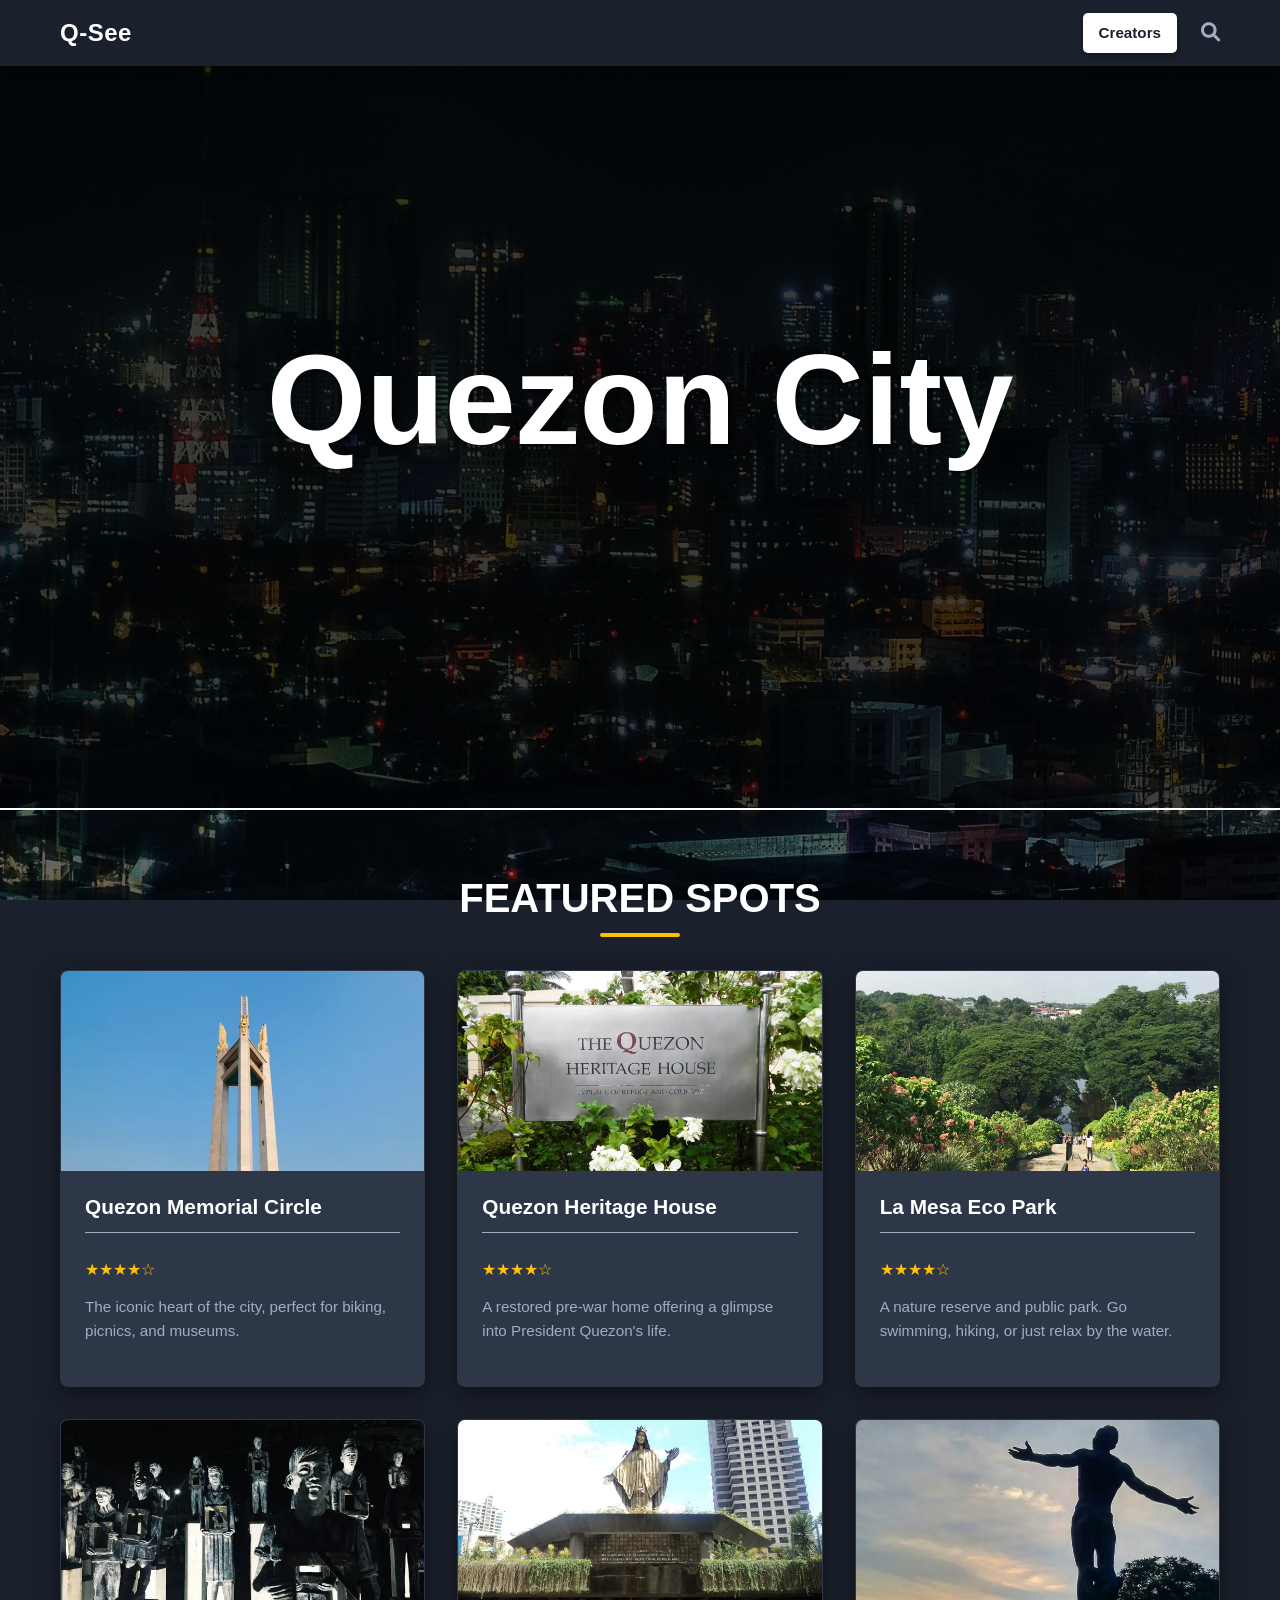
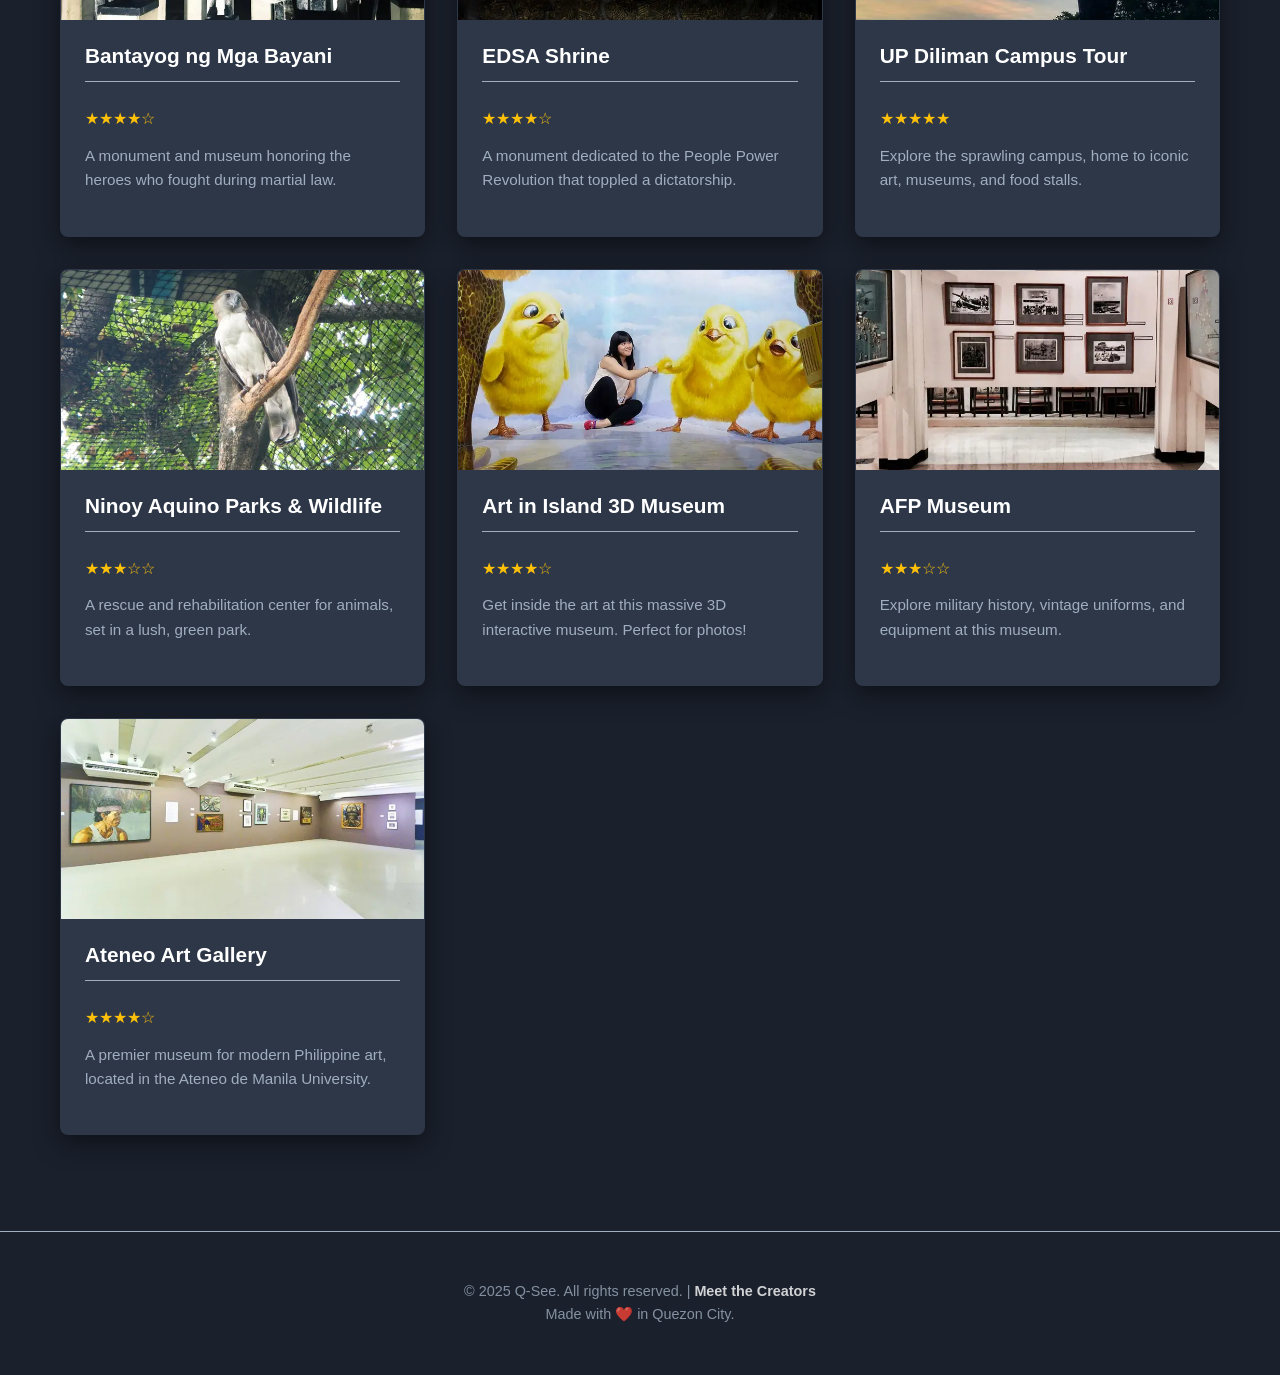
==== index.html @ f06d0e92 "Add files via upload" ====
<!DOCTYPE html>
<html lang="en">
<head>
    <meta charset="UTF-8">
    <meta name="viewport" content="width=device-width, initial-scale=1.0">
    <title>Q-See - Discover Quezon City</title>
    
    <!-- This links your CSS file -->
    <link rel="stylesheet" href="styles/style.css">
    
    <!-- This adds the search icon (requires internet) -->
    <link rel="stylesheet" href="https://cdnjs.cloudflare.com/ajax/libs/font-awesome/6.0.0-beta3/css/all.min.css">
</head>
<body>

    
    <!-- Navigation Bar -->
    <nav class="main-nav">
        <div class="container">
            <div class="nav-left">
                <a href="index.html" class="site-logo">Q-See</a>
            </div>
            <div class="nav-right">
                <a href="creators.html" class="nav-link">Creators</a>
                <a href="#" class="nav-icon"><i class="fas fa-search"></i></a>
            </div>
        </div>
    </nav>

    
    <!-- Hero Section with Background Video -->
    <section class="hero-section">
        <video autoplay muted loop id="hero-video">
            <!-- This points to your uploaded video -->
            <source src="Quezon_City_Hero_Background_Video.mp4" type="video/mp4">
            Your browser does not support the video tag.
        </video>
        <div class="hero-content">
            <h1>Quezon City</h1>
        </div>
    </section>

    
    <!-- Featured Spots Section -->
    <section id="featured" class="featured-spots">
        <div class="container">
            <h2 class="section-title">FEATURED SPOTS</h2>
            
            <div class="spots-gallery">
                
                <!-- Card 1: Quezon Memorial Circle -->
                <article class="spot-card">
                    <div class="card-image">
                        <img src="images/pic1.png" alt="Quezon Memorial Circle">
                    </div>
                    <div class="spot-info">
                        <h3 class="card-title">Quezon Memorial Circle</h3>
                        <div class="card-rating">
                            <span>★★★★</span>☆
                        </div>
                        <p class="card-description">The iconic heart of the city, perfect for biking, picnics, and museums.</p>
                    </div>
                </article>

                
                <!-- Card 2: Quezon Heritage House -->
                <article class="spot-card">
                    <div class="card-image">
                        <img src="images/pic2.png" alt="Quezon Heritage House">
                    </div>
                    <div class="spot-info">
                        <h3 class="card-title">Quezon Heritage House</h3>
                        <div class="card-rating">
                            <span>★★★★</span>☆
                        </div>
                        <p class="card-description">A restored pre-war home offering a glimpse into President Quezon's life.</p>
                    </div>
                </article>

                
                <!-- Card 3: La Mesa Eco Park -->
                <article class="spot-card">
                    <div class="card-image">
                        <img src="images/pic3.png" alt="La Mesa Eco Park">
                    </div>
                    <div class="spot-info">
                        <h3 class="card-title">La Mesa Eco Park</h3>
                        <div class="card-rating">
                            <span>★★★★</span>☆
                        </div>
                        <p class="card-description">A nature reserve and public park. Go swimming, hiking, or just relax by the water.</p>
                    </div>
                </article>

                
                <!-- Card 4: Bantayog ng Mga Bayani -->
                <article class="spot-card">
                    <div class="card-image">
                        <img src="images/pic4.png" alt="Bantayog ng Mga Bayani">
                    </div>
                    <div class="spot-info">
                        <h3 class="card-title">Bantayog ng Mga Bayani</h3>
                        <div class="card-rating">
                            <span>★★★★</span>☆
                        </div>
                        <p class="card-description">A monument and museum honoring the heroes who fought during martial law.</p>
                    </div>
                </article>

                
                <!-- Card 5: EDSA Shrine -->
                <article class="spot-card">
                    <div class="card-image">
                        <img src="images/pic5.png" alt="EDSA Shrine">
                    </div>
                    <div class="spot-info">
                        <h3 class="card-title">EDSA Shrine</h3>
                        <div class="card-rating">
                            <span>★★★★</span>☆
                        </div>
                        <p class="card-description">A monument dedicated to the People Power Revolution that toppled a dictatorship.</p>
                    </div>
                </article>

                
                <!-- Card 6: UP Diliman -->
                <article class="spot-card">
                    <div class="card-image">
                        <img src="images/pic6.png" alt="University of the Philippines Diliman">
                    </div>
                    <div class="spot-info">
                        <h3 class="card-title">UP Diliman Campus Tour</h3>
                        <div class="card-rating">
                            <span>★★★★★</span>
                        </div>
                        <p class="card-description">Explore the sprawling campus, home to iconic art, museums, and food stalls.</p>
                    </div>
                </article>
                
                
                <!-- Card 7: Ninoy Aquino Parks and Wildlife Center -->
                <article class="spot-card">
                    <div class="card-image">
                        <img src="images/pic7.png" alt="Ninoy Aquino Parks and Wildlife Center">
                    </div>
                    <div class="spot-info">
                        <h3 class="card-title">Ninoy Aquino Parks & Wildlife</h3>
                        <div class="card-rating">
                            <span>★★★</span>☆☆
                        </div>
                        <p class="card-description">A rescue and rehabilitation center for animals, set in a lush, green park.</p>
                    </div>
                </article>

                
                <!-- Card 8: Art in Island -->
                <article class="spot-card">
                    <div class="card-image">
                        <img src="images/pic8.png" alt="Art in Island">
                    </div>
                    <div class="spot-info">
                        <h3 class="card-title">Art in Island 3D Museum</h3>
                        <div class="card-rating">
                            <span>★★★★</span>☆
                        </div>
                        <p class="card-description">Get inside the art at this massive 3D interactive museum. Perfect for photos!</p>
                    </div>
                </article>

                
                <!-- Card 9: AFP Museum -->
                <article class="spot-card">
                    <div class="card-image">
                        <img src="images/pic9.png" alt="Armed Forces of the Philippines Museum">
                    </div>
                    <div class="spot-info">
                        <h3 class="card-title">AFP Museum</h3>
                        <div class="card-rating">
                            <span>★★★</span>☆☆
                        </div>
                        <p class="card-description">Explore military history, vintage uniforms, and equipment at this museum.</p>
                    </div>
                </article>

                
                <!-- Card 10: Ateneo Art Gallery -->
                <article class="spot-card">
                    <div class="card-image">
                        <img src="images/pic10.png" alt="Ateneo Art Gallery">
                    </div>
                    <div class="spot-info"> <!-- TYPO FIX WAS HERE -->
                        <h3 class="card-title">Ateneo Art Gallery</h3>
                        <div class="card-rating">
                            <span>★★★★</span>☆
                        </div>
                        <p class="card-description">A premier museum for modern Philippine art, located in the Ateneo de Manila University.</p>
                    </div>
                </article>
            </div>
        </div>
    </section>
    
    <!-- Footer -->
    <footer class="site-footer">
        <div class="container">
            <p>&copy; 2025 Q-See. All rights reserved. | <a href="creators.html" class="footer-link">Meet the Creators</a></p>
            <p>Made with ❤️ in Quezon City.</p>
        </div>
    </footer>

    
    <!-- Your JavaScript file (if you add any interactivity) -->
    <script src="scripts/script.js"></script>
</body>
</html>
---- styles/style.css ----
/* --- Global Styles & Variables --- */
:root {
    --primary-color: #38a169; /* Green from "PLAN YOUR TRIP" button */
    --secondary-color: #a0aec0; /* Lighter gray for nav links */
    --star-color: #ffc107; /* Yellow-gold from reference */
    
    /* Dark Mode Palette */
    --dark-bg-color: #1a202c; /* Main background */
    --card-bg-color: #2d3748; /* Slightly lighter card background */
    --light-text-color: #ffffff;
    --dark-text-color: #1a202c; /* Darker text for body */
    --gray-bg-color: #f7fafc; /* Light gray for sections */
    
    --border-radius-sm: 5px;
    --border-radius-md: 8px;
    --box-shadow: 0 8px 25px rgba(0, 0, 0, 0.5); /* Darker shadow */
}

/* Import a modern font (e.g., Lato or Montserrat) */
@import url('https://fonts.googleapis.com/css2?family=Lato:wght@300;400;700;900&display=swap');

* {
    box-sizing: border-box;
    margin: 0;
    padding: 0;
}

body {
    font-family: 'Lato', Arial, sans-serif;
    line-height: 1.6;
    color: var(--light-text-color); /* Light text for dark mode */
    overflow-x: hidden; /* Prevent horizontal scroll */

    /* Parallax Background */
    background-image: url('../images/bodyparallax.png');
    background-attachment: fixed; /* This makes it stationary */
    background-position: center;
    background-repeat: no-repeat;
    background-size: cover;
    background-color: var(--dark-bg-color); /* Fallback color */
}

/* This darkens the parallax, makes text more readable */
body::before {
    content: '';
    position: fixed;
    top: 0;
    left: 0;
    width: 100%;
    height: 100%;
    background-color: rgba(0, 0, 0, 0.6);
    z-index: -1;
}

.container {
    max-width: 1200px;
    margin: 0 auto;
    padding: 0 20px;
}

h1, h2, h3 {
    line-height: 1.2;
    font-weight: 700;
}

img {
    max-width: 100%;
    display: block;
}

/* --- Navigation --- */
.main-nav {
    background: var(--dark-bg-color); /* Solid dark background */
    padding: 0.8rem 0;
    position: absolute; /* Position over the hero video */
    width: 100%;
    top: 0;
    left: 0;
    z-index: 100;
    box-shadow: var(--box-shadow); /* Subtle shadow */
}

.main-nav .container {
    display: flex;
    justify-content: space-between;
    align-items: center;
}

.nav-left, .nav-right {
    display: flex;
    align-items: center;
}

.site-logo {
    font-size: 1.5rem; /* Smaller logo */
    font-weight: 900; /* Bolder */
    color: var(--light-text-color); /* Corrected to white */
    text-decoration: none;
    letter-spacing: 0.5px;
    margin-right: 2rem;
}

.nav-links {
    list-style: none;
    display: flex;
    margin: 0; /* Override default margin */
}

.nav-links li {
    margin-right: 1.5rem;
}

.nav-links a {
    text-decoration: none;
    color: var(--secondary-color); /* Lighter gray for links */
    font-weight: 400; /* Less bold */
    font-size: 0.95rem;
    transition: color 0.3s ease;
}

.nav-links a:hover {
    color: var(--light-text-color);
}

/* Style for the "Creators" and "Back to Home" links (Button Style) */
.nav-right .nav-link {
    background: var(--light-text-color);
    color: var(--dark-text-color);
    text-decoration: none;
    font-size: 0.95rem;
    font-weight: 600;
    padding: 0.5rem 1rem;
    border-radius: var(--border-radius-sm);
    margin-right: 1.5rem;
    box-shadow: 0 2px 4px rgba(0,0,0,0.3); /* 3D effect */
    transition: all 0.2s ease;
}
.nav-right .nav-link:hover {
    color: var(--dark-text-color); /* Ensure text color stays dark */
    transform: translateY(-2px);
    box-shadow: 0 4px 8px rgba(0,0,0,0.3);
}
.nav-right .nav-link:active {
    transform: translateY(0);
    box-shadow: 0 1px 2px rgba(0,0,0,0.3);
}

.nav-icon {
    color: var(--secondary-color);
    font-size: 1.2rem;
    transition: color 0.3s ease;
}

.nav-icon:hover {
    color: var(--light-text-color);
}

/* Simple nav for creators.html */
.page-nav {
    background: var(--dark-bg-color);
    padding: 1rem 0;
    z-index: 100;
}
.page-nav .container {
    display: flex;
    justify-content: space-between;
    align-items: center;
}
/* Removed conflicting .page-nav .nav-link styles */


/* --- Hero Section with Video Background --- */
.hero-section {
    position: relative;
    width: 100%;
    height: 90vh; /* Takes up most of the viewport height */
    overflow: hidden;
    display: flex;
    justify-content: center;
    align-items: center;
    text-align: center;
    color: var(--light-text-color);
    /* White line divider */
    border-bottom: 2px solid var(--light-text-color);
}

#hero-video {
    position: absolute;
    top: 50%;
    left: 50%;
    width: 100%;
    height: 100%;
    object-fit: cover;
    transform: translate(-50%, -50%);
    z-index: -1; /* Puts video behind content */
}

.hero-section::before { /* Dark overlay for better text readability */
    content: '';
    position: absolute;
    top: 0;
    left: 0;
    width: 100%;
    height: 100%;
    background: rgba(0, 0, 0, 0.4); /* Darker overlay */
    z-index: 0;
}

.hero-content {
    position: relative;
    z-index: 1; /* Ensures content is above overlay */
}

.hero-content h1 {
    font-size: 8rem; /* Larger, more impactful text */
    font-weight: 900; /* Ultra bold */
    margin-bottom: 0.5rem;
    text-shadow: 2px 2px 8px rgba(0, 0, 0, 0.6); /* Text shadow for readability */
    color: var(--light-text-color); /* Corrected to white */
}

/* --- Featured Spots Section --- */
.featured-spots {
    padding: 4rem 0;
    background: transparent; /* Make section transparent to see parallax */
}

.section-title {
    font-size: 2.5rem;
    text-align: center;
    margin-bottom: 3rem; /* More space below title */
    color: var(--light-text-color);
    position: relative;
    font-weight: 900; /* Bolder title */
    text-transform: uppercase; /* ALL CAPS */
}

/* Yellow line under title */
.section-title::after {
    content: '';
    position: absolute;
    bottom: -15px; /* Position line below text */
    left: 50%; /* Center the line */
    transform: translateX(-50%);
    width: 80px; /* Width of the line */
    height: 4px;
    background-color: var(--star-color); /* Yellow line */
    border-radius: 2px;
}

/* Style for the subtitle on the creators page */
.section-subtitle {
    font-size: 1.1rem;
    color: var(--secondary-color);
    max-width: 600px; /* Constrains the width */
    
    /* These three lines will force it to center */
    text-align: center; /* Centers the text inside the block */
    margin-left: auto;   /* Centers the block itself */
    margin-right: auto;  /* Centers the block itself */

    margin-top: -1.5rem; /* Pulls it up a bit */
    margin-bottom: 3rem; /* Pushes gallery down */
}

.spots-gallery {
    display: grid;
    grid-template-columns: repeat(auto-fit, minmax(280px, 1fr));
    gap: 2rem;
}

/* --- Spot Card --- */
.spot-card {
    background: var(--card-bg-color); /* Dark card background */
    border-radius: var(--border-radius-md); /* Slightly larger radius */
    box-shadow: var(--box-shadow); /* Darker shadow */
    overflow: hidden;
    display: flex;
    flex-direction: column;
    transition: transform 0.3s ease, box-shadow 0.3s ease, border-color 0.3s ease;
    border: 1px solid transparent; /* For hover effect */
}

.spot-card:hover {
    transform: translateY(-5px);
    box-shadow: 0 8px 30px rgba(0, 0, 0, 0.6);
    border-color: var(--star-color); /* Yellow border "glow" on hover */
}

/* Card Image */
.card-image {
    position: relative;
    width: 100%;
    height: 200px; /* Slightly shorter image height */
}

.card-image img {
    width: 100%;
    height: 100%;
    object-fit: cover;
}

/* Card Info */
.spot-info {
    padding: 1.5rem;
    display: flex;
    flex-direction: column;
    flex-grow: 1;
}

.card-title {
    font-size: 1.3rem; /* Slightly larger title */
    color: var(--light-text-color);
    margin-bottom: 0.75rem;
    font-weight: 700;
    /* Divider line under title */
    padding-bottom: 0.75rem;
    border-bottom: 1px solid var(--secondary-color);
}

.card-rating {
    font-size: 1rem;
    color: var(--star-color); /* Use star color for stars */
    margin-bottom: 0.75rem;
    margin-top: 0.75rem; /* Add space above stars */
}

.card-rating span {
    color: var(--star-color); /* Filled stars */
}

.card-description {
    font-size: 0.95rem;
    color: var(--secondary-color); /* Softer gray for description */
    margin-bottom: 1.2rem;
    flex-grow: 1;
}

/* --- Footer --- */
.site-footer {
    background: transparent; /* Make footer transparent */
    color: var(--secondary-color);
    text-align: center;
    padding: 3rem 0;
    margin-top: 2rem;
    /* Line above footer */
    border-top: 1px solid var(--secondary-color);
}

.site-footer p {
    font-weight: 300;
    font-size: 0.9rem;
    opacity: 0.8;
}

/* Link in footer */
.footer-link {
    color: var(--light-text-color);
    text-decoration: none;
    font-weight: 600;
}
.footer-link:hover {
    color: var(--star-color);
    text-decoration: underline;
}


/* --- Creators Page --- */
.creators-section {
    padding: 4rem 0;
    background: transparent;
}

.creators-gallery {
    display: grid;
    grid-template-columns: repeat(auto-fit, minmax(250px, 1fr));
    gap: 2rem;
    margin-top: 3rem;
    justify-content: center;
}

.creator-card {
    background: var(--card-bg-color);
    border-radius: var(--border-radius-md);
    box-shadow: var(--box-shadow);
    padding: 2rem;
    text-align: center;
    transition: transform 0.3s ease, box-shadow 0.3s ease;
}

.creator-card:hover {
    transform: translateY(-5px);
    box-shadow: 0 8px 30px rgba(0, 0, 0, 0.6);
}

.creator-image {
    width: 120px;
    height: 120px;
    border-radius: 50%; /* Makes image circular */
    overflow: hidden;
    margin: 0 auto 1.5rem auto;
    border: 3px solid var(--star-color); /* Yellow border */
}

.creator-image img {
    width: 100%;
    height: 100%;
    object-fit: cover;
}

.creator-info h3 {
    font-size: 1.4rem;
    color: var(--light-text-color);
    margin-bottom: 0.5rem;
}

.creator-info p {
    font-size: 1rem;
    color: var(--secondary-color);
}


/* --- Responsive (Mobile) --- */
@media (max-width: 768px) {
    .main-nav .container {
        flex-direction: column;
        gap: 1rem;
    }

    .nav-left {
        flex-direction: column;
        gap: 1rem;
    }

    .nav-links {
        flex-wrap: wrap;
        justify-content: center;
    }

    .nav-links li {
        margin: 0 0.8rem 0.5rem;
    }

    .nav-right {
        margin-top: 1rem;
        /* Center the button and icon on mobile */
        justify-content: center;
        width: 100%;
    }

    .hero-content h1 {
        font-size: 3.5rem; /* Smaller text on mobile */
    }

    .section-title {
        font-size: 2rem;
    }
}
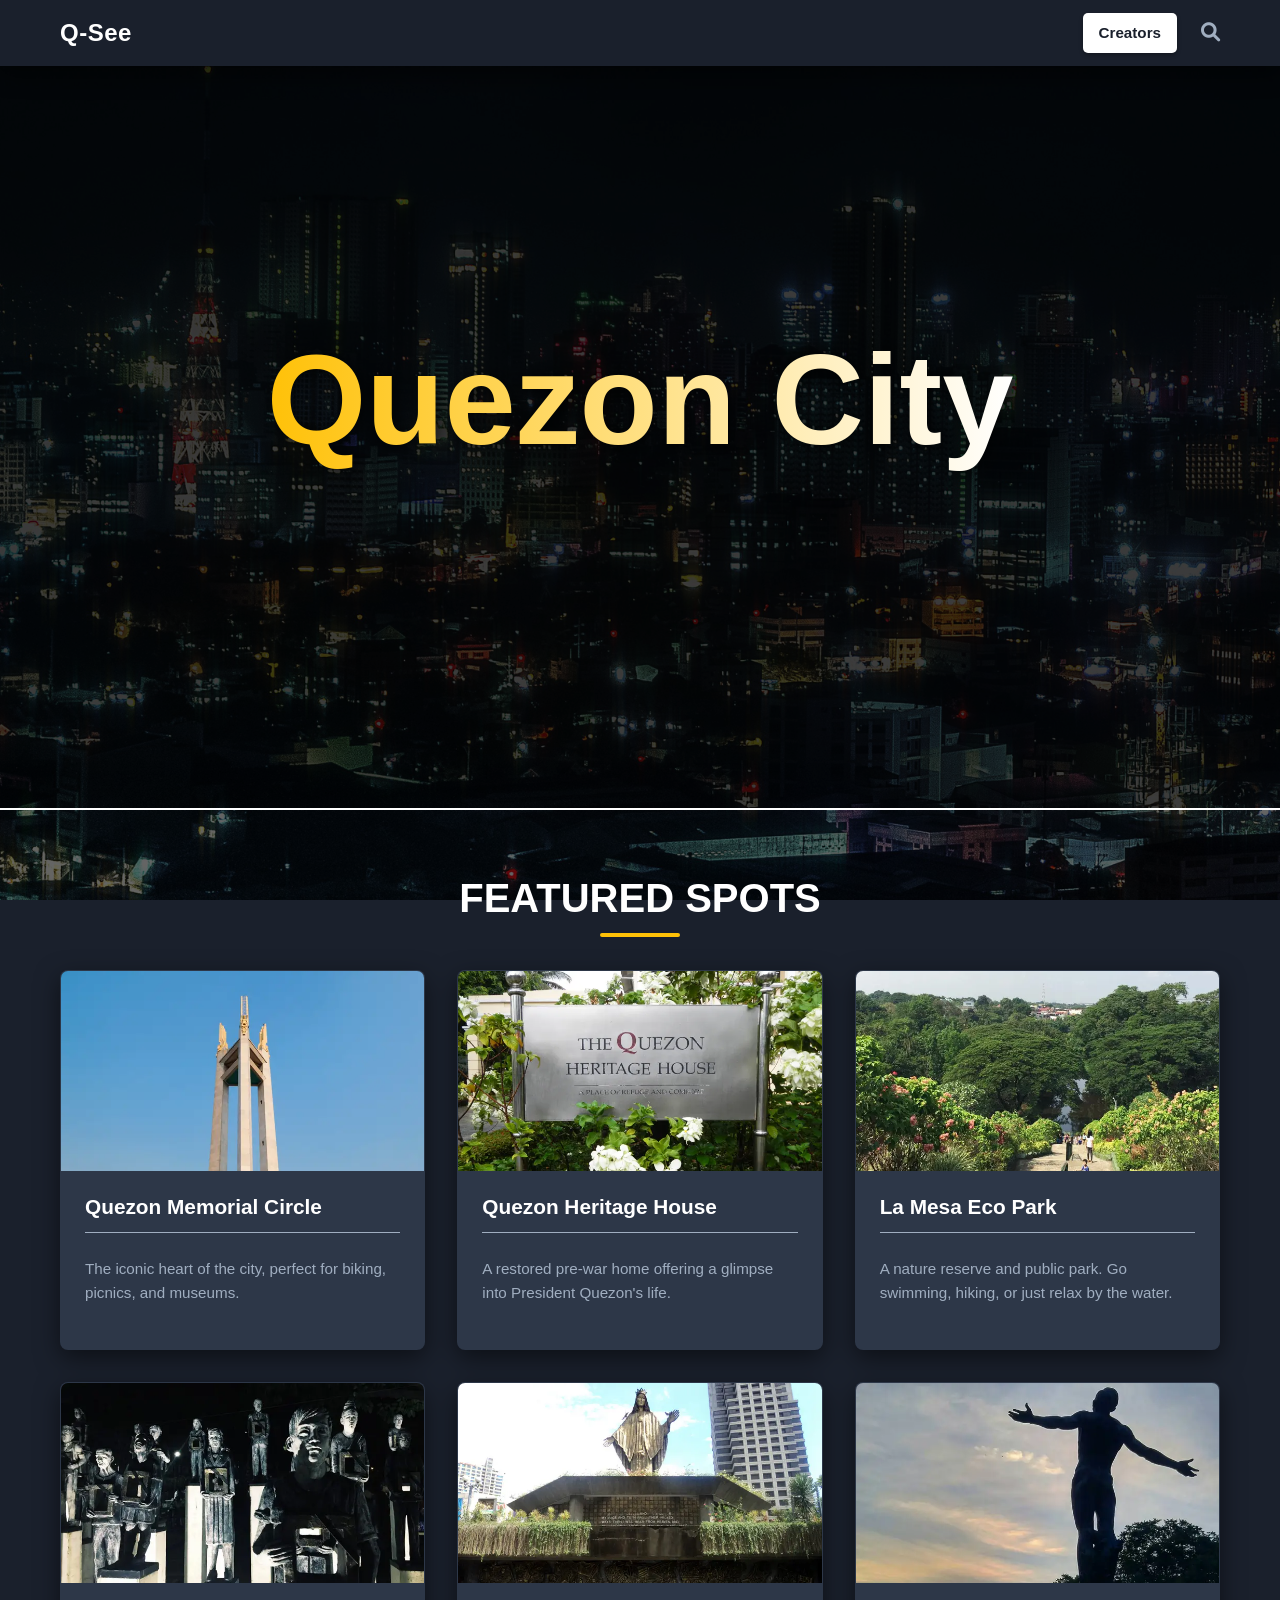
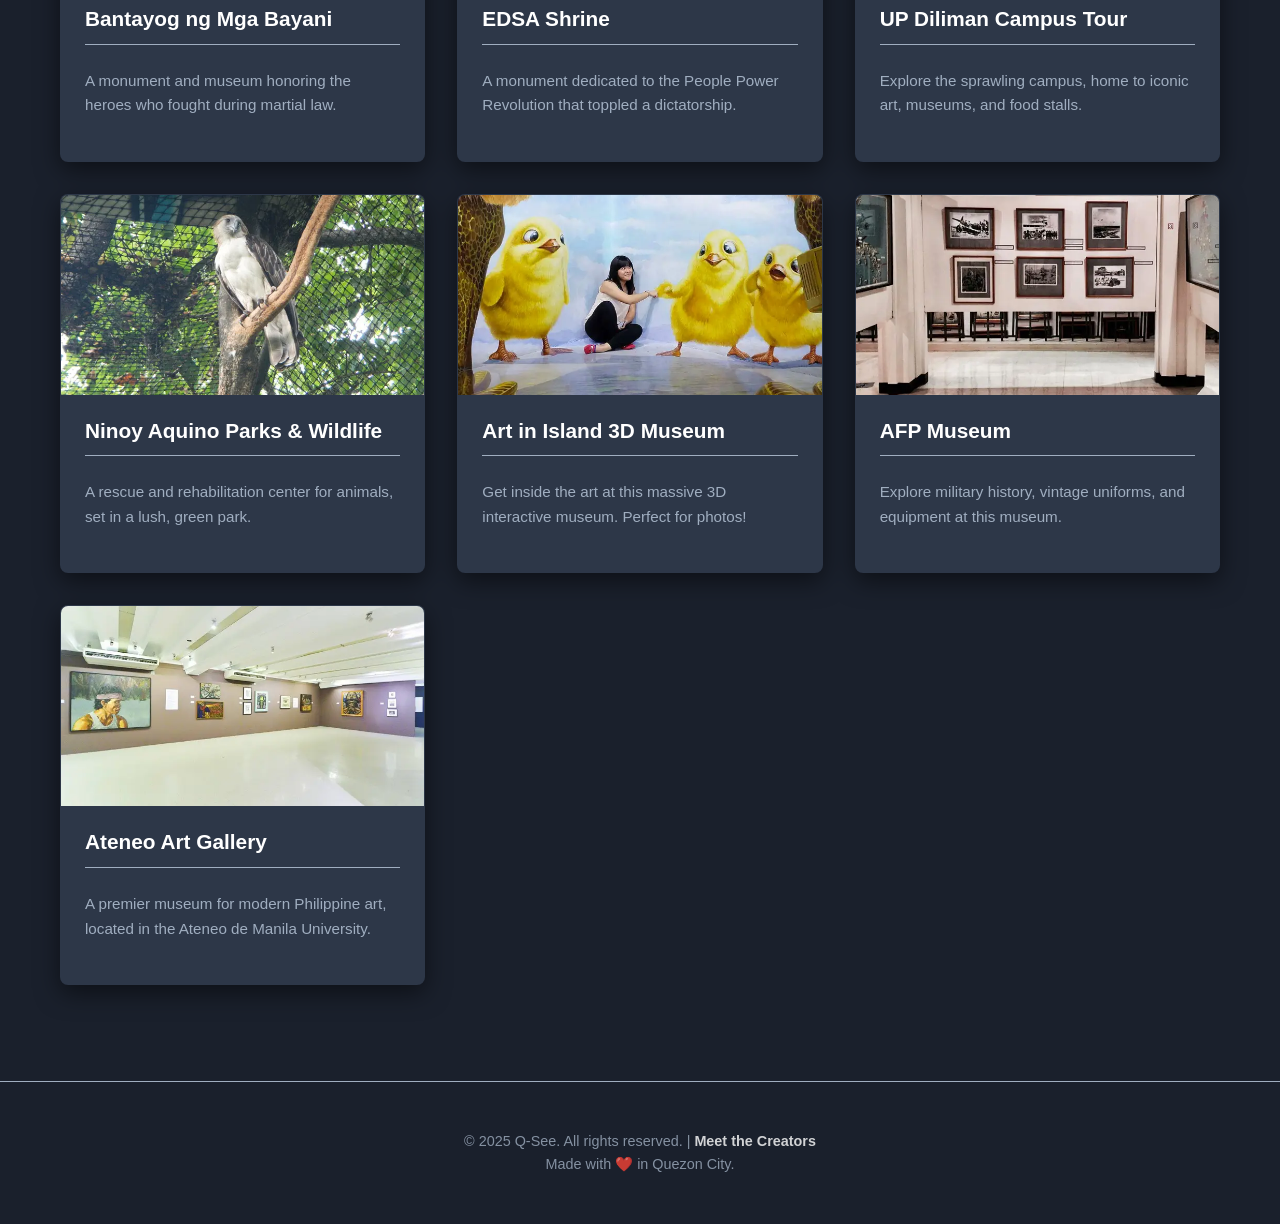
==== commit 00eb6bb5: "Remove rating sections from attractions Removed rating sections from various attractions in index.ht" ====
--- a/index.html
+++ b/index.html
@@ -55,9 +55,6 @@
                     </div>
                     <div class="spot-info">
                         <h3 class="card-title">Quezon Memorial Circle</h3>
-                        <div class="card-rating">
-                            <span>★★★★</span>☆
-                        </div>
                         <p class="card-description">The iconic heart of the city, perfect for biking, picnics, and museums.</p>
                     </div>
                 </article>
@@ -70,9 +67,6 @@
                     </div>
                     <div class="spot-info">
                         <h3 class="card-title">Quezon Heritage House</h3>
-                        <div class="card-rating">
-                            <span>★★★★</span>☆
-                        </div>
                         <p class="card-description">A restored pre-war home offering a glimpse into President Quezon's life.</p>
                     </div>
                 </article>
@@ -85,9 +79,6 @@
                     </div>
                     <div class="spot-info">
                         <h3 class="card-title">La Mesa Eco Park</h3>
-                        <div class="card-rating">
-                            <span>★★★★</span>☆
-                        </div>
                         <p class="card-description">A nature reserve and public park. Go swimming, hiking, or just relax by the water.</p>
                     </div>
                 </article>
@@ -100,9 +91,6 @@
                     </div>
                     <div class="spot-info">
                         <h3 class="card-title">Bantayog ng Mga Bayani</h3>
-                        <div class="card-rating">
-                            <span>★★★★</span>☆
-                        </div>
                         <p class="card-description">A monument and museum honoring the heroes who fought during martial law.</p>
                     </div>
                 </article>
@@ -115,9 +103,6 @@
                     </div>
                     <div class="spot-info">
                         <h3 class="card-title">EDSA Shrine</h3>
-                        <div class="card-rating">
-                            <span>★★★★</span>☆
-                        </div>
                         <p class="card-description">A monument dedicated to the People Power Revolution that toppled a dictatorship.</p>
                     </div>
                 </article>
@@ -130,9 +115,6 @@
                     </div>
                     <div class="spot-info">
                         <h3 class="card-title">UP Diliman Campus Tour</h3>
-                        <div class="card-rating">
-                            <span>★★★★★</span>
-                        </div>
                         <p class="card-description">Explore the sprawling campus, home to iconic art, museums, and food stalls.</p>
                     </div>
                 </article>
@@ -145,9 +127,6 @@
                     </div>
                     <div class="spot-info">
                         <h3 class="card-title">Ninoy Aquino Parks & Wildlife</h3>
-                        <div class="card-rating">
-                            <span>★★★</span>☆☆
-                        </div>
                         <p class="card-description">A rescue and rehabilitation center for animals, set in a lush, green park.</p>
                     </div>
                 </article>
@@ -160,9 +139,6 @@
                     </div>
                     <div class="spot-info">
                         <h3 class="card-title">Art in Island 3D Museum</h3>
-                        <div class="card-rating">
-                            <span>★★★★</span>☆
-                        </div>
                         <p class="card-description">Get inside the art at this massive 3D interactive museum. Perfect for photos!</p>
                     </div>
                 </article>
@@ -175,9 +151,6 @@
                     </div>
                     <div class="spot-info">
                         <h3 class="card-title">AFP Museum</h3>
-                        <div class="card-rating">
-                            <span>★★★</span>☆☆
-                        </div>
                         <p class="card-description">Explore military history, vintage uniforms, and equipment at this museum.</p>
                     </div>
                 </article>
@@ -190,9 +163,6 @@
                     </div>
                     <div class="spot-info"> <!-- TYPO FIX WAS HERE -->
                         <h3 class="card-title">Ateneo Art Gallery</h3>
-                        <div class="card-rating">
-                            <span>★★★★</span>☆
-                        </div>
                         <p class="card-description">A premier museum for modern Philippine art, located in the Ateneo de Manila University.</p>
                     </div>
                 </article>
@@ -212,4 +182,4 @@
     <!-- Your JavaScript file (if you add any interactivity) -->
     <script src="scripts/script.js"></script>
 </body>
-</html>+</html>
--- a/styles/style.css
+++ b/styles/style.css
@@ -188,7 +188,7 @@
     position: absolute;
     top: 50%;
     left: 50%;
-    width: 100%;
+    width: 100%; /* <-- TYPO FIX */
     height: 100%;
     object-fit: cover;
     transform: translate(-50%, -50%);
@@ -215,8 +215,31 @@
     font-size: 8rem; /* Larger, more impactful text */
     font-weight: 900; /* Ultra bold */
     margin-bottom: 0.5rem;
-    text-shadow: 2px 2px 8px rgba(0, 0, 0, 0.6); /* Text shadow for readability */
-    color: var(--light-text-color); /* Corrected to white */
+    
+    /* --- NEW 'Shine' Effect --- */
+    /* 1. Create a gradient of white and yellow */
+    background: linear-gradient(
+        90deg, 
+        var(--star-color), 
+        var(--light-text-color), 
+        var(--star-color)
+    );
+    /* 2. Make the background 200% wide so we can move it */
+    background-size: 200% auto;
+    
+    /* 3. Clip the background to the text */
+    background-clip: text;
+    -webkit-background-clip: text; /* Safari/Chrome prefix */
+    
+    /* 4. Make the text color transparent to show the gradient */
+    color: transparent;
+    
+    /* 5. Add the animation */
+    animation: shine-animation 4s linear infinite;
+
+    /* 6. Use a drop-shadow for a better "glow" than text-shadow */
+    text-shadow: none; /* Remove old shadow */
+    filter: drop-shadow(2px 2px 8px rgba(0, 0, 0, 0.7));
 }
 
 /* --- Featured Spots Section --- */
@@ -244,7 +267,7 @@
     transform: translateX(-50%);
     width: 80px; /* Width of the line */
     height: 4px;
-    background-color: var(--star-color); /* Yellow line */
+    background-color: var(--star-color); /* <-- TYPO FIX */
     border-radius: 2px;
 }
 
@@ -318,22 +341,12 @@
     border-bottom: 1px solid var(--secondary-color);
 }
 
-.card-rating {
-    font-size: 1rem;
-    color: var(--star-color); /* Use star color for stars */
-    margin-bottom: 0.75rem;
-    margin-top: 0.75rem; /* Add space above stars */
-}
-
-.card-rating span {
-    color: var(--star-color); /* Filled stars */
-}
-
 .card-description {
     font-size: 0.95rem;
     color: var(--secondary-color); /* Softer gray for description */
     margin-bottom: 1.2rem;
     flex-grow: 1;
+    margin-top: 0.75rem; /* Add space above description now that stars are gone */
 }
 
 /* --- Footer --- */
@@ -361,7 +374,7 @@
 }
 .footer-link:hover {
     color: var(--star-color);
-    text-decoration: underline;
+    text-decoration: underline; /* <-- TYPO FIX */
 }
 
 
@@ -383,7 +396,7 @@
     background: var(--card-bg-color);
     border-radius: var(--border-radius-md);
     box-shadow: var(--box-shadow);
-    padding: 2rem;
+    padding: 2rem; /* <-- TYPO FIX */
     text-align: center;
     transition: transform 0.3s ease, box-shadow 0.3s ease;
 }
@@ -410,7 +423,7 @@
 
 .creator-info h3 {
     font-size: 1.4rem;
-    color: var(--light-text-color);
+    color: var(--light-text-color); /* <-- TYPO FIX */
     margin-bottom: 0.5rem;
 }
 
@@ -455,4 +468,11 @@
     .section-title {
         font-size: 2rem;
     }
-}+}
+
+/* --- Animation for Hero Text --- */
+@keyframes shine-animation {
+    0% { background-position: 0% 50%; }
+    50% { background-position: 100% 50%; }
+    100% { background-position: 0% 50%; }
+}
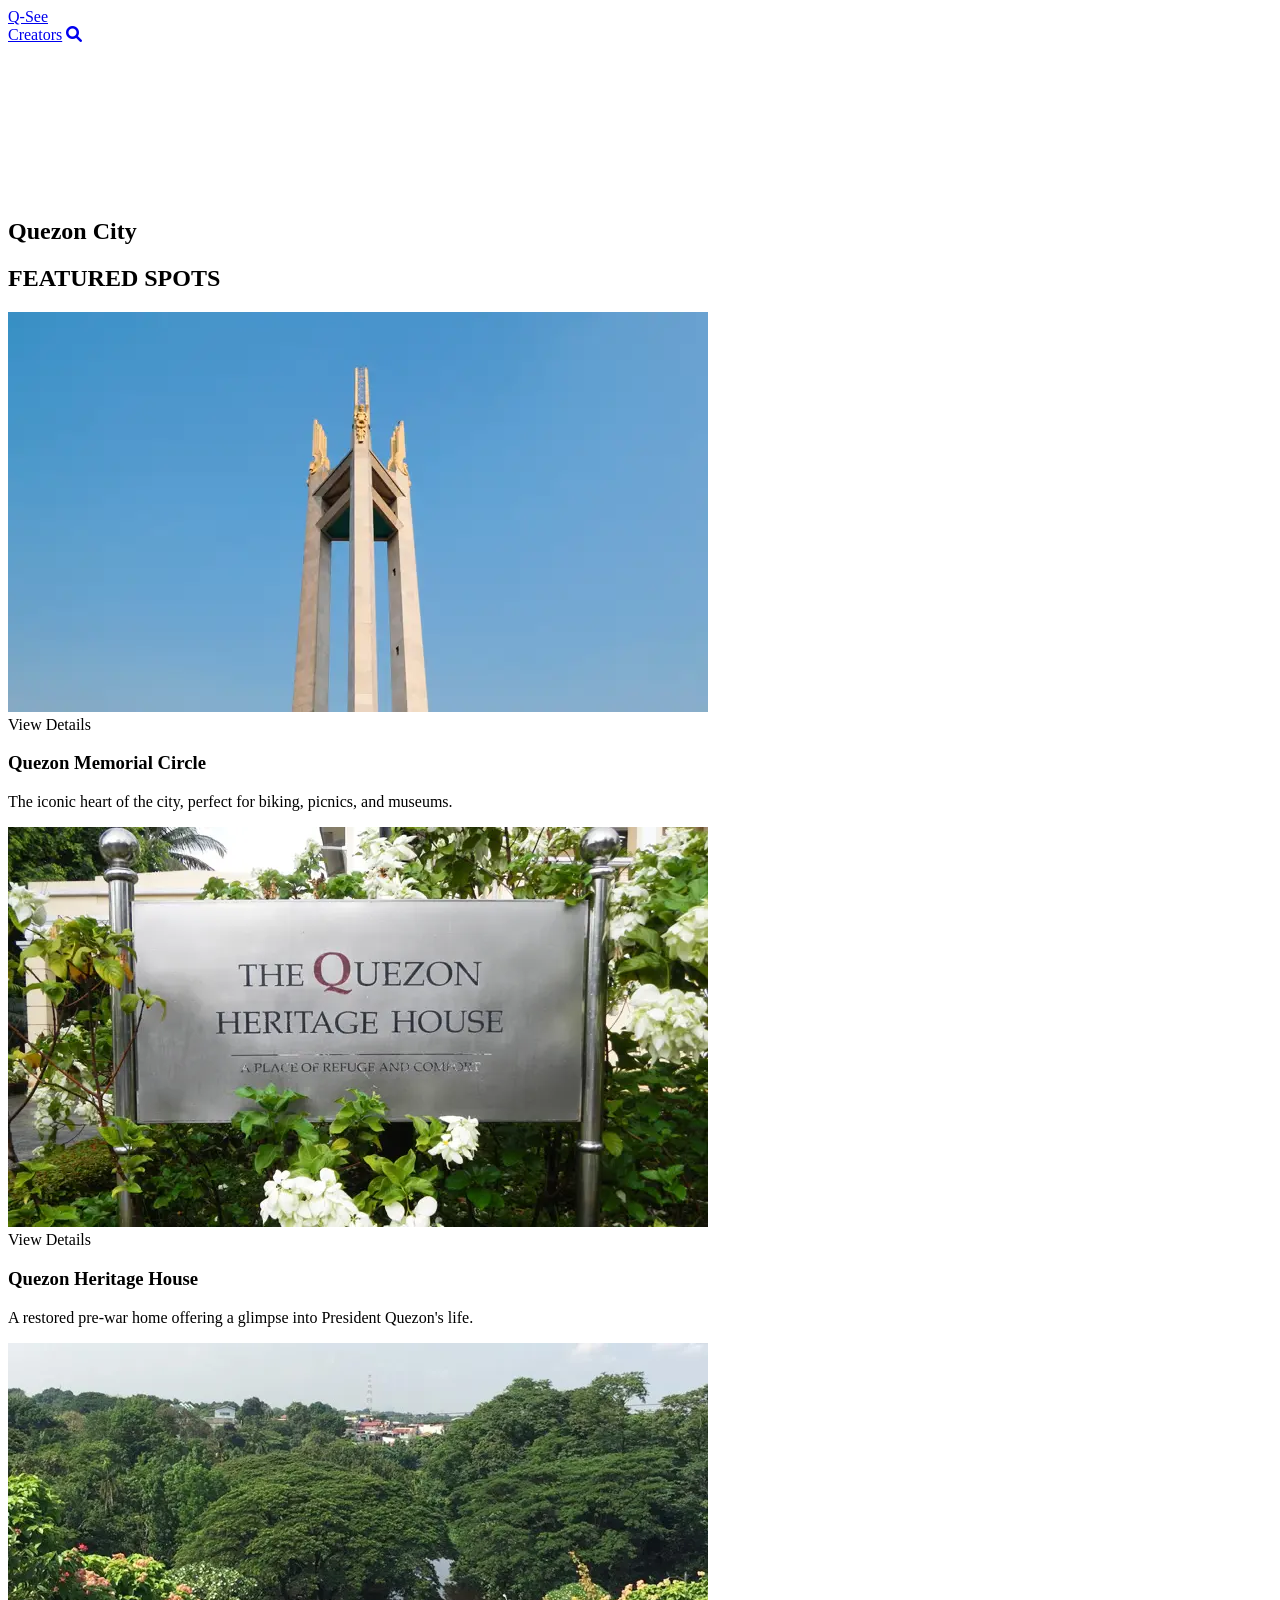
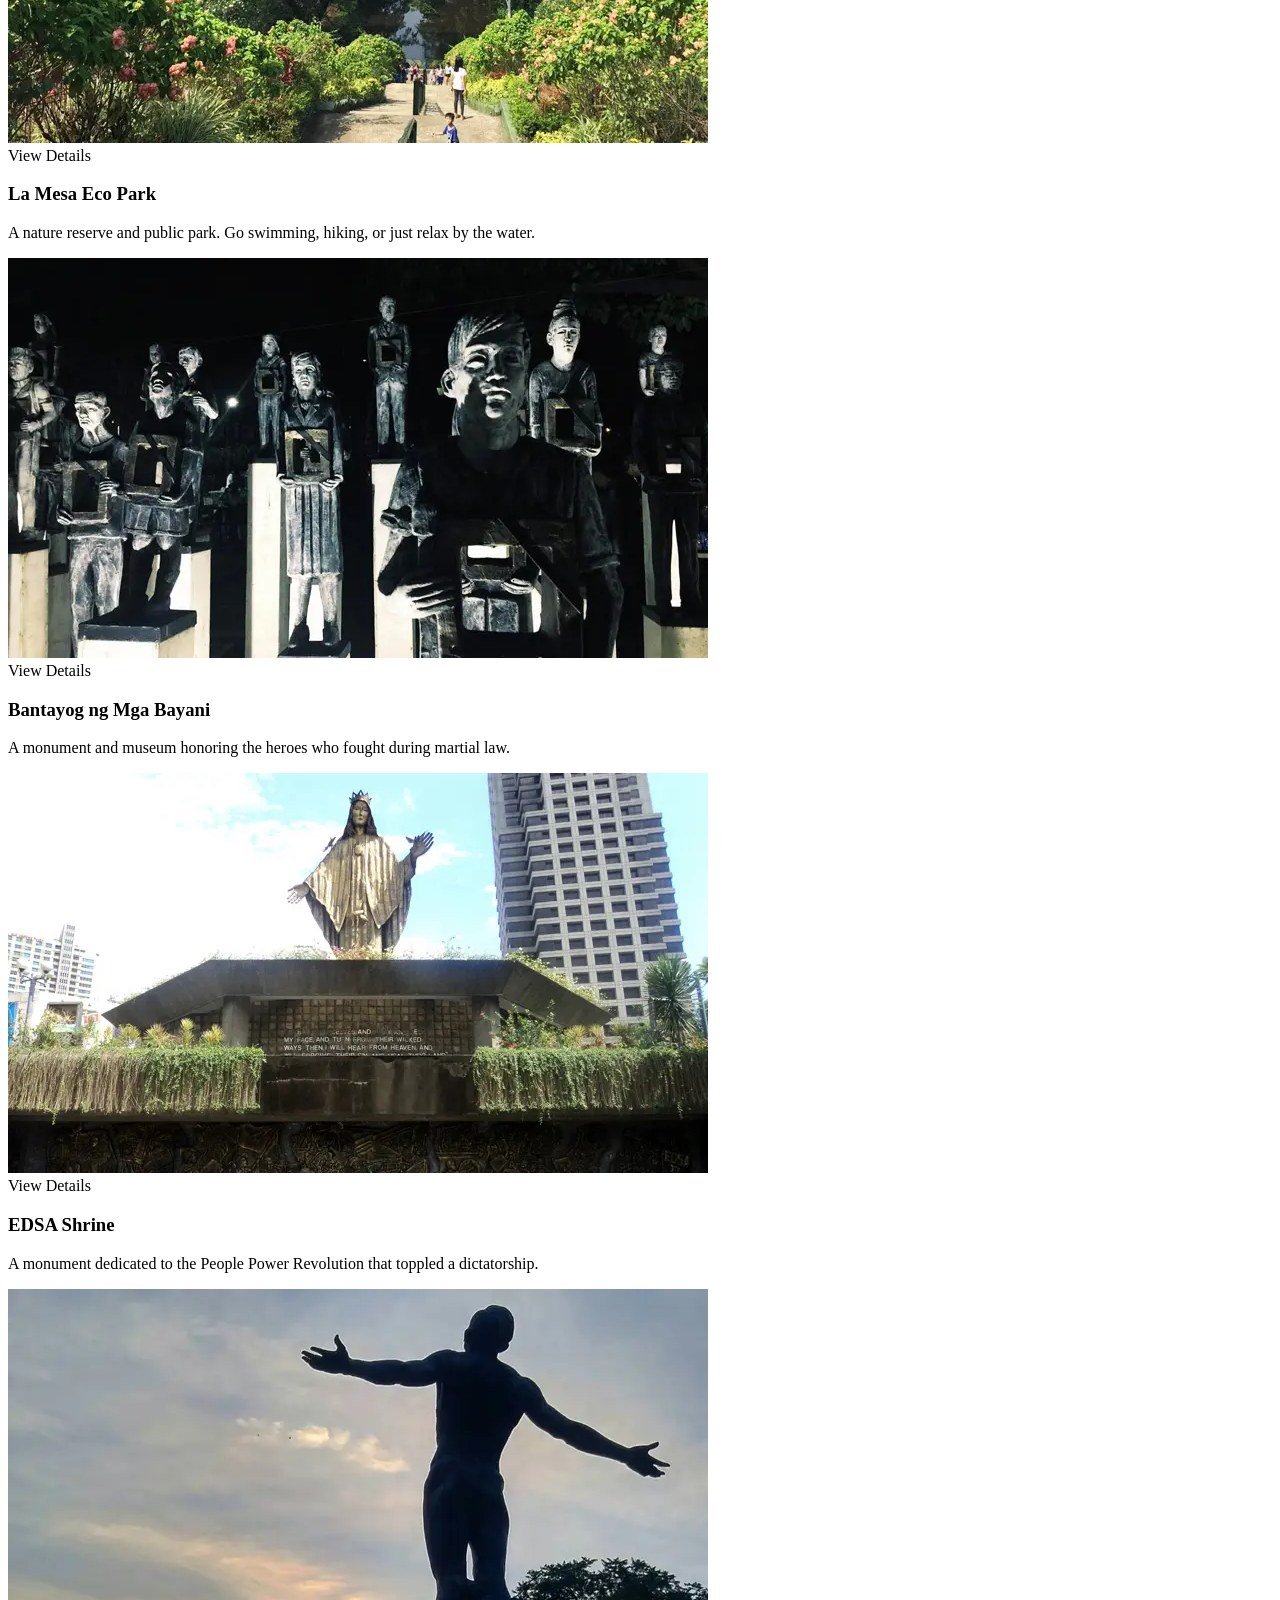
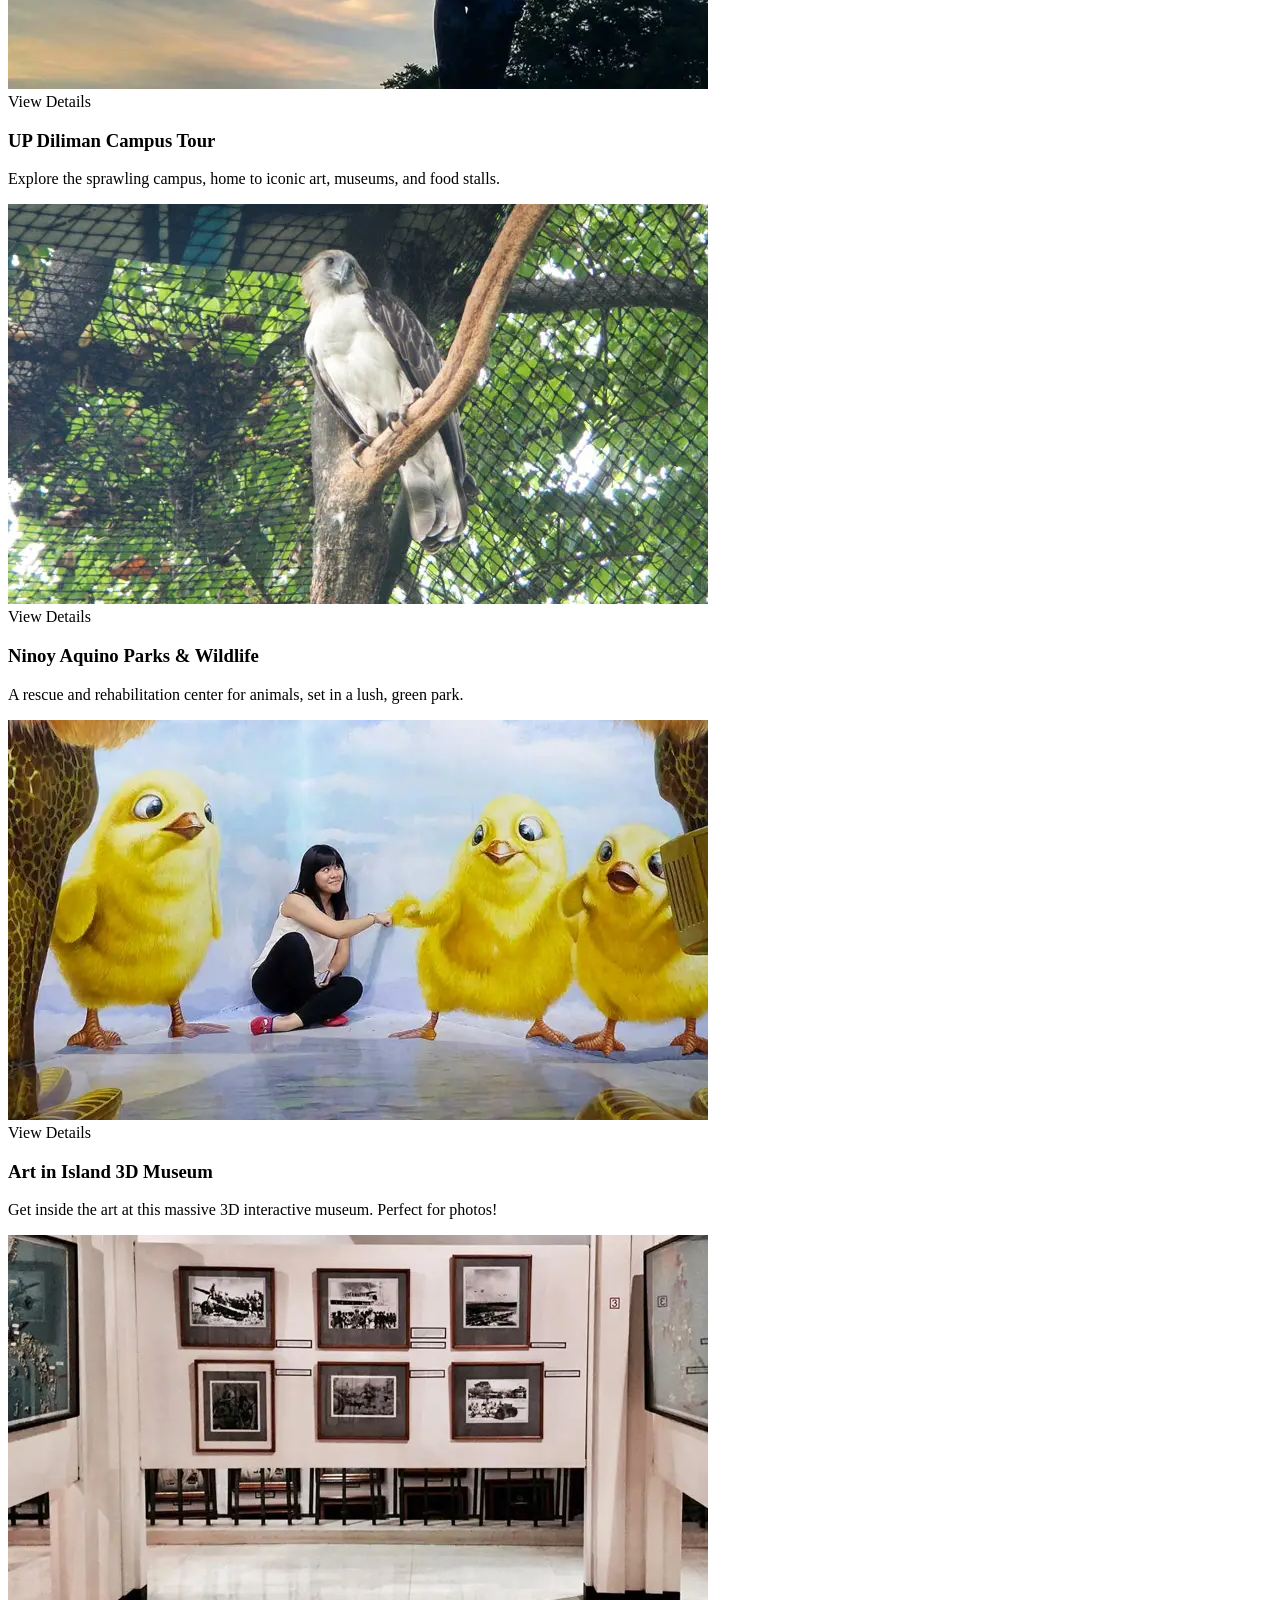
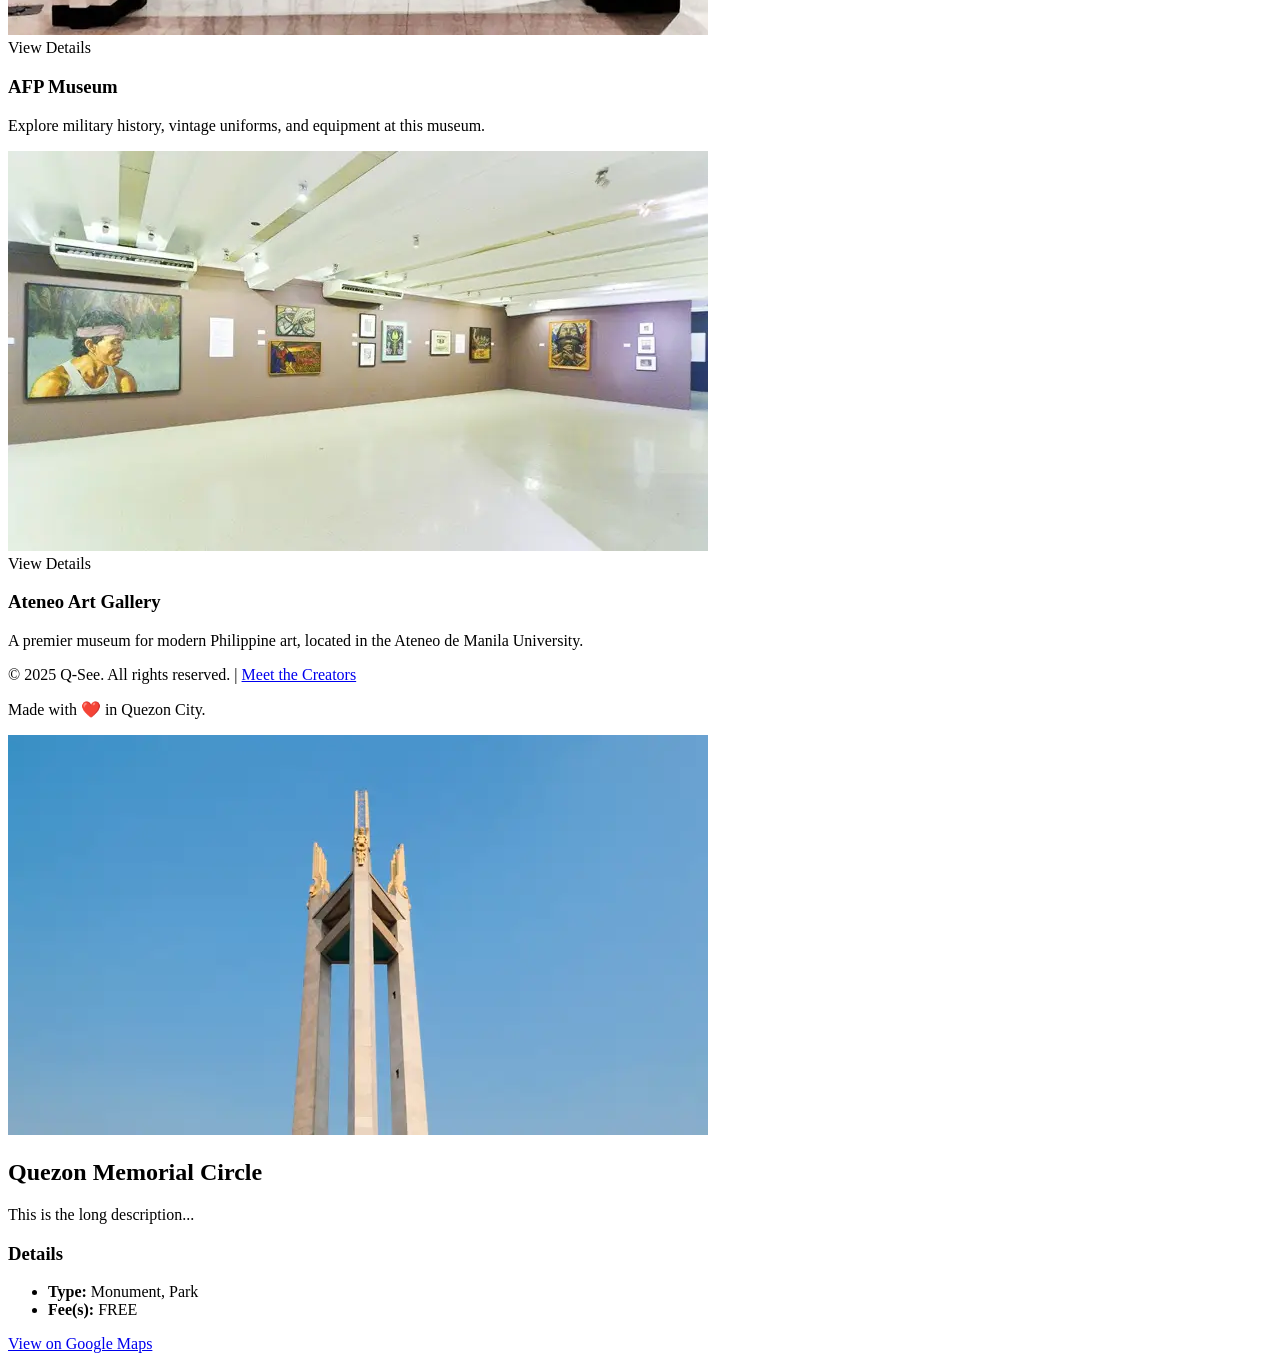
==== commit cf996565: "Update HTML structure and fix links for styles" ====
--- a/index.html
+++ b/index.html
@@ -5,16 +5,13 @@
     <meta name="viewport" content="width=device-width, initial-scale=1.0">
     <title>Q-See - Discover Quezon City</title>
     
-    <!-- This links your CSS file -->
-    <link rel="stylesheet" href="styles/style.css">
-    
-    <!-- This adds the search icon (requires internet) -->
+    <link rel="stylesheet" href="style/style.css">
+    
     <link rel="stylesheet" href="https://cdnjs.cloudflare.com/ajax/libs/font-awesome/6.0.0-beta3/css/all.min.css">
 </head>
 <body>
 
     
-    <!-- Navigation Bar -->
     <nav class="main-nav">
         <div class="container">
             <div class="nav-left">
@@ -28,10 +25,8 @@
     </nav>
 
     
-    <!-- Hero Section with Background Video -->
     <section class="hero-section">
         <video autoplay muted loop id="hero-video">
-            <!-- This points to your uploaded video -->
             <source src="Quezon_City_Hero_Background_Video.mp4" type="video/mp4">
             Your browser does not support the video tag.
         </video>
@@ -41,17 +36,18 @@
     </section>
 
     
-    <!-- Featured Spots Section -->
     <section id="featured" class="featured-spots">
         <div class="container">
             <h2 class="section-title">FEATURED SPOTS</h2>
             
             <div class="spots-gallery">
                 
-                <!-- Card 1: Quezon Memorial Circle -->
-                <article class="spot-card">
+                <article class="spot-card" data-spot-id="spot-1">
                     <div class="card-image">
                         <img src="images/pic1.png" alt="Quezon Memorial Circle">
+                        <div class="card-image-overlay">
+                            <span>View Details</span>
+                        </div>
                     </div>
                     <div class="spot-info">
                         <h3 class="card-title">Quezon Memorial Circle</h3>
@@ -60,10 +56,12 @@
                 </article>
 
                 
-                <!-- Card 2: Quezon Heritage House -->
-                <article class="spot-card">
+                <article class="spot-card" data-spot-id="spot-2">
                     <div class="card-image">
                         <img src="images/pic2.png" alt="Quezon Heritage House">
+                        <div class="card-image-overlay">
+                            <span>View Details</span>
+                        </div>
                     </div>
                     <div class="spot-info">
                         <h3 class="card-title">Quezon Heritage House</h3>
@@ -72,10 +70,12 @@
                 </article>
 
                 
-                <!-- Card 3: La Mesa Eco Park -->
-                <article class="spot-card">
+                <article class="spot-card" data-spot-id="spot-3">
                     <div class="card-image">
                         <img src="images/pic3.png" alt="La Mesa Eco Park">
+                        <div class="card-image-overlay">
+                            <span>View Details</span>
+                        </div>
                     </div>
                     <div class="spot-info">
                         <h3 class="card-title">La Mesa Eco Park</h3>
@@ -84,10 +84,12 @@
                 </article>
 
                 
-                <!-- Card 4: Bantayog ng Mga Bayani -->
-                <article class="spot-card">
+                <article class="spot-card" data-spot-id="spot-4">
                     <div class="card-image">
                         <img src="images/pic4.png" alt="Bantayog ng Mga Bayani">
+                        <div class="card-image-overlay">
+                            <span>View Details</span>
+                        </div>
                     </div>
                     <div class="spot-info">
                         <h3 class="card-title">Bantayog ng Mga Bayani</h3>
@@ -96,10 +98,12 @@
                 </article>
 
                 
-                <!-- Card 5: EDSA Shrine -->
-                <article class="spot-card">
+                <article class="spot-card" data-spot-id="spot-5">
                     <div class="card-image">
                         <img src="images/pic5.png" alt="EDSA Shrine">
+                        <div class="card-image-overlay">
+                            <span>View Details</span>
+                        </div>
                     </div>
                     <div class="spot-info">
                         <h3 class="card-title">EDSA Shrine</h3>
@@ -108,10 +112,12 @@
                 </article>
 
                 
-                <!-- Card 6: UP Diliman -->
-                <article class="spot-card">
+                <article class="spot-card" data-spot-id="spot-6">
                     <div class="card-image">
                         <img src="images/pic6.png" alt="University of the Philippines Diliman">
+                        <div class="card-image-overlay">
+                            <span>View Details</span>
+                        </div>
                     </div>
                     <div class="spot-info">
                         <h3 class="card-title">UP Diliman Campus Tour</h3>
@@ -120,10 +126,12 @@
                 </article>
                 
                 
-                <!-- Card 7: Ninoy Aquino Parks and Wildlife Center -->
-                <article class="spot-card">
+                <article class="spot-card" data-spot-id="spot-7">
                     <div class="card-image">
                         <img src="images/pic7.png" alt="Ninoy Aquino Parks and Wildlife Center">
+                        <div class="card-image-overlay">
+                            <span>View Details</span>
+                        </div>
                     </div>
                     <div class="spot-info">
                         <h3 class="card-title">Ninoy Aquino Parks & Wildlife</h3>
@@ -132,10 +140,12 @@
                 </article>
 
                 
-                <!-- Card 8: Art in Island -->
-                <article class="spot-card">
+                <article class="spot-card" data-spot-id="spot-8">
                     <div class="card-image">
                         <img src="images/pic8.png" alt="Art in Island">
+                        <div class="card-image-overlay">
+                            <span>View Details</span>
+                        </div>
                     </div>
                     <div class="spot-info">
                         <h3 class="card-title">Art in Island 3D Museum</h3>
@@ -144,10 +154,12 @@
                 </article>
 
                 
-                <!-- Card 9: AFP Museum -->
-                <article class="spot-card">
+                <article class="spot-card" data-spot-id="spot-9">
                     <div class="card-image">
                         <img src="images/pic9.png" alt="Armed Forces of the Philippines Museum">
+                        <div class="card-image-overlay">
+                            <span>View Details</span>
+                        </div>
                     </div>
                     <div class="spot-info">
                         <h3 class="card-title">AFP Museum</h3>
@@ -156,12 +168,14 @@
                 </article>
 
                 
-                <!-- Card 10: Ateneo Art Gallery -->
-                <article class="spot-card">
+                <article class="spot-card" data-spot-id="spot-10">
                     <div class="card-image">
                         <img src="images/pic10.png" alt="Ateneo Art Gallery">
-                    </div>
-                    <div class="spot-info"> <!-- TYPO FIX WAS HERE -->
+                        <div class="card-image-overlay">
+                            <span>View Details</span>
+                        </div>
+                    </div>
+                    <div class="spot-info"> 
                         <h3 class="card-title">Ateneo Art Gallery</h3>
                         <p class="card-description">A premier museum for modern Philippine art, located in the Ateneo de Manila University.</p>
                     </div>
@@ -170,16 +184,37 @@
         </div>
     </section>
     
-    <!-- Footer -->
     <footer class="site-footer">
         <div class="container">
-            <p>&copy; 2025 Q-See. All rights reserved. | <a href="creators.html" class="footer-link">Meet the Creators</a></p>
+            <p>© 2025 Q-See. All rights reserved. | <a href="creators.html" class="footer-link">Meet the Creators</a></p>
             <p>Made with ❤️ in Quezon City.</p>
         </div>
     </footer>
 
     
-    <!-- Your JavaScript file (if you add any interactivity) -->
+    <div id="spot-modal-overlay">
+        <div id="spot-modal-content">
+            
+            <div id="spot-modal-header">
+                <img id="spot-modal-img" src="images/pic1.png" alt="Spot Image">
+                <h2 id="spot-modal-title">Quezon Memorial Circle</h2>
+            </div>
+            
+            <div id="spot-modal-body">
+                <p id="spot-modal-desc">This is the long description...</p>
+                
+                <h3>Details</h3>
+                <ul id="spot-modal-details-list">
+                    <li><strong>Type:</strong> Monument, Park</li>
+                    <li><strong>Fee(s):</strong> FREE</li>
+                </ul>
+            </div>
+            
+            <div id="spot-modal-footer">
+                <a id="spot-modal-map-btn" href="#" target="_blank" class="modal-button">View on Google Maps</a>
+            </div>
+        </div>
+    </div>
     <script src="scripts/script.js"></script>
 </body>
 </html>
